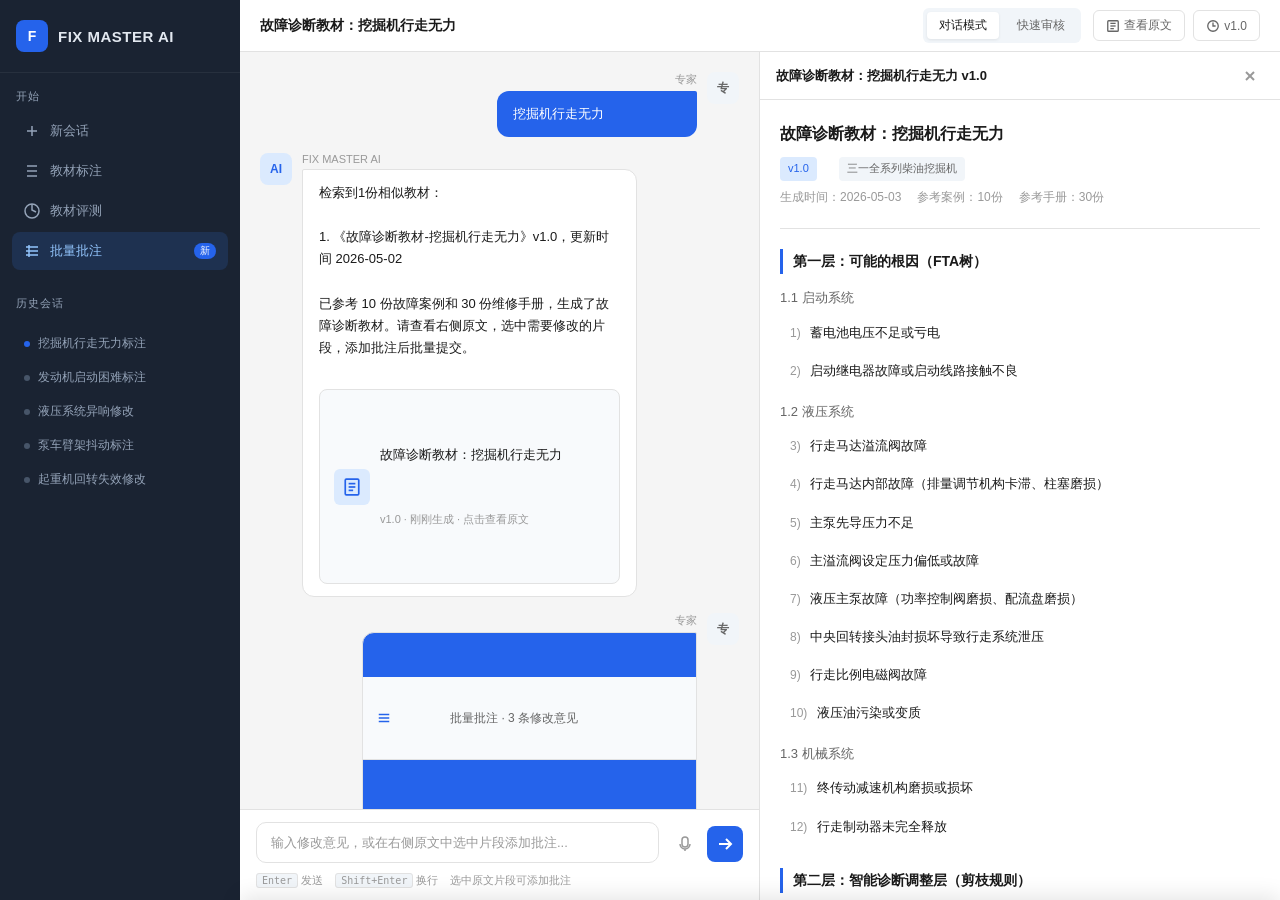
==== annotate.html @ 3c3751a7 "feat: 新增批量批注交互页面 annotate.html 核心功能： - 左侧AI对话区 + 右侧文件原文预览面板 - 右侧原文支持选中片段即弹出'添加批注'按钮 - 每个批注独立设置类型（修改/" ====
<!DOCTYPE html>
<html lang="zh-CN">
<head>
<meta charset="UTF-8">
<meta name="viewport" content="width=device-width, initial-scale=1.0">
<title>故障教材批量批注 - FIX MASTER AI</title>
<style>
*{margin:0;padding:0;box-sizing:border-box}
:root{
  --bg:#f5f5f5;--card:#fff;--border:#e2e2e2;--text:#1a1a1a;--text2:#666;--text3:#999;
  --primary:#2563eb;--primary-light:#dbeafe;--primary-dark:#1d4ed8;
  --danger:#dc2626;--danger-light:#fef2f2;
  --warn:#f59e0b;--warn-light:#fffbeb;
  --success:#16a34a;--success-light:#f0fdf4;
  --sidebar-bg:#1a2332;--sidebar-text:#94a3b8;--sidebar-active:#3b82f6;
  --anno-colors:#3b82f6,#ef4444,#f59e0b,#10b981,#8b5cf6,#ec4899,#06b6d4,#f97316;
  --radius:8px;--shadow:0 1px 3px rgba(0,0,0,0.08);
}
body{font-family:-apple-system,BlinkMacSystemFont,"Segoe UI",Roboto,sans-serif;background:var(--bg);color:var(--text);height:100vh;overflow:hidden;display:flex}

/* ===== Left Sidebar ===== */
.sidebar{width:240px;background:var(--sidebar-bg);display:flex;flex-direction:column;flex-shrink:0;overflow:hidden}
.sidebar-brand{padding:20px 16px;display:flex;align-items:center;gap:10px;border-bottom:1px solid rgba(255,255,255,0.06)}
.sidebar-brand .logo{width:32px;height:32px;background:var(--primary);border-radius:8px;display:flex;align-items:center;justify-content:center;color:#fff;font-weight:700;font-size:14px}
.sidebar-brand span{color:#e2e8f0;font-weight:600;font-size:15px;letter-spacing:0.5px}
.sidebar-section{padding:16px 12px 8px}
.sidebar-section-title{color:var(--sidebar-text);font-size:11px;text-transform:uppercase;letter-spacing:1px;margin-bottom:8px;padding:0 4px}
.sidebar-item{display:flex;align-items:center;gap:10px;padding:10px 12px;border-radius:var(--radius);color:var(--sidebar-text);cursor:pointer;transition:all .15s;font-size:13px;margin-bottom:2px}
.sidebar-item:hover{background:rgba(255,255,255,0.06);color:#e2e8f0}
.sidebar-item.active{background:rgba(59,130,246,0.15);color:#93c5fd}
.sidebar-item svg{width:16px;height:16px;flex-shrink:0}
.sidebar-item .badge{background:var(--primary);color:#fff;font-size:10px;padding:1px 6px;border-radius:10px;margin-left:auto}
.sidebar-history{flex:1;overflow-y:auto;padding:0 12px 12px}
.sidebar-history::-webkit-scrollbar{width:4px}
.sidebar-history::-webkit-scrollbar-thumb{background:rgba(255,255,255,0.1);border-radius:2px}
.history-item{display:flex;align-items:center;gap:8px;padding:8px 12px;border-radius:6px;color:var(--sidebar-text);cursor:pointer;font-size:12px;transition:all .15s;margin-bottom:1px}
.history-item:hover{background:rgba(255,255,255,0.05);color:#cbd5e1}
.history-item .dot{width:6px;height:6px;border-radius:50%;background:#475569;flex-shrink:0}
.history-item.active .dot{background:var(--primary)}

/* ===== Main Content ===== */
.main{flex:1;display:flex;flex-direction:column;overflow:hidden}

/* Top Bar */
.topbar{height:52px;background:var(--card);border-bottom:1px solid var(--border);display:flex;align-items:center;padding:0 20px;gap:12px;flex-shrink:0}
.topbar-title{font-size:14px;font-weight:600;flex:1}
.topbar-mode{display:flex;align-items:center;gap:6px;background:#f1f5f9;padding:4px;border-radius:6px}
.topbar-mode button{padding:5px 12px;border:none;border-radius:4px;font-size:12px;cursor:pointer;background:transparent;color:var(--text2);transition:all .15s}
.topbar-mode button.active{background:var(--card);color:var(--text);box-shadow:var(--shadow)}
.topbar-actions{display:flex;gap:8px}
.topbar-actions button{padding:6px 12px;border:1px solid var(--border);border-radius:6px;background:var(--card);font-size:12px;cursor:pointer;display:flex;align-items:center;gap:4px;color:var(--text2);transition:all .15s}
.topbar-actions button:hover{border-color:var(--primary);color:var(--primary)}

/* Content Split */
.content-split{flex:1;display:flex;overflow:hidden}

/* ===== Left Panel: Chat ===== */
.chat-panel{flex:1;display:flex;flex-direction:column;min-width:0;border-right:1px solid var(--border)}
.chat-messages{flex:1;overflow-y:auto;padding:20px}
.chat-messages::-webkit-scrollbar{width:4px}
.chat-messages::-webkit-scrollbar-thumb{background:#ddd;border-radius:2px}

.msg{margin-bottom:16px;display:flex;gap:10px}
.msg.user{flex-direction:row-reverse}
.msg-avatar{width:32px;height:32px;border-radius:8px;flex-shrink:0;display:flex;align-items:center;justify-content:center;font-size:12px;font-weight:600}
.msg.ai .msg-avatar{background:var(--primary-light);color:var(--primary)}
.msg.user .msg-avatar{background:#f1f5f9;color:var(--text2)}
.msg-body{max-width:70%;min-width:200px}
.msg-name{font-size:11px;color:var(--text3);margin-bottom:4px}
.msg.user .msg-name{text-align:right}
.msg-bubble{padding:12px 16px;border-radius:12px;font-size:13px;line-height:1.7;white-space:pre-wrap}
.msg.ai .msg-bubble{background:var(--card);border:1px solid var(--border);border-top-left-radius:2px}
.msg.user .msg-bubble{background:var(--primary);color:#fff;border-top-right-radius:2px}

/* Batch annotation message */
.msg-bubble.batch-annotations{padding:0;background:var(--card);border:1px solid var(--border);overflow:hidden;border-radius:12px;border-top-right-radius:2px}
.batch-header{padding:10px 14px;background:#f8fafc;border-bottom:1px solid var(--border);font-size:12px;color:var(--text2);display:flex;align-items:center;gap:6px}
.batch-header svg{width:14px;height:14px;color:var(--primary)}
.batch-anno-item{padding:12px 14px;border-bottom:1px solid #f1f5f9;font-size:13px}
.batch-anno-item:last-child{border-bottom:none}
.batch-anno-item .anno-quote{background:#f8fafc;border-left:3px solid var(--primary);padding:6px 10px;border-radius:0 4px 4px 0;font-size:12px;color:var(--text2);margin-bottom:8px;line-height:1.5}
.batch-anno-item .anno-action{display:inline-flex;align-items:center;gap:4px;padding:2px 8px;border-radius:4px;font-size:11px;font-weight:500;margin-bottom:4px}
.anno-action.delete{background:var(--danger-light);color:var(--danger)}
.anno-action.modify{background:var(--warn-light);color:var(--warn)}
.anno-action.add{background:var(--success-light);color:var(--success)}
.batch-anno-item .anno-opinion{color:var(--text);line-height:1.6}

/* File card in chat */
.file-card{display:flex;align-items:center;gap:10px;padding:10px 14px;background:#f8fafc;border:1px solid var(--border);border-radius:8px;margin-top:8px;cursor:pointer;transition:all .15s}
.file-card:hover{border-color:var(--primary);background:var(--primary-light)}
.file-card .file-icon{width:36px;height:36px;background:var(--primary-light);border-radius:6px;display:flex;align-items:center;justify-content:center}
.file-card .file-icon svg{width:18px;height:18px;color:var(--primary)}
.file-card .file-info{flex:1}
.file-card .file-name{font-size:13px;font-weight:500}
.file-card .file-meta{font-size:11px;color:var(--text3)}

/* AI thinking indicator */
.ai-thinking{display:flex;align-items:center;gap:8px;padding:12px 16px;background:var(--card);border:1px solid var(--border);border-radius:12px;border-top-left-radius:2px;max-width:200px}
.ai-thinking .dots span{display:inline-block;width:6px;height:6px;background:var(--text3);border-radius:50%;animation:blink 1.4s infinite;margin-right:4px}
.ai-thinking .dots span:nth-child(2){animation-delay:.2s}
.ai-thinking .dots span:nth-child(3){animation-delay:.4s}
@keyframes blink{0%,80%,100%{opacity:.3}40%{opacity:1}}

/* Chat Input */
.chat-input-area{padding:12px 16px;border-top:1px solid var(--border);background:var(--card)}
.chat-input-row{display:flex;align-items:center;gap:8px}
.chat-input-wrapper{flex:1;position:relative}
.chat-input{width:100%;padding:10px 14px;border:1px solid var(--border);border-radius:10px;font-size:13px;outline:none;resize:none;font-family:inherit;line-height:1.5;min-height:40px;max-height:120px;transition:border-color .15s}
.chat-input:focus{border-color:var(--primary)}
.chat-input::placeholder{color:var(--text3)}
.chat-input-actions{display:flex;align-items:center;gap:4px}
.chat-input-actions button{width:36px;height:36px;border:none;border-radius:8px;cursor:pointer;display:flex;align-items:center;justify-content:center;background:transparent;color:var(--text3);transition:all .15s}
.chat-input-actions button:hover{background:#f1f5f9;color:var(--primary)}
.chat-input-actions .send-btn{background:var(--primary);color:#fff}
.chat-input-actions .send-btn:hover{background:var(--primary-dark)}
.chat-input-hint{font-size:11px;color:var(--text3);margin-top:6px;display:flex;align-items:center;gap:12px}
.chat-input-hint kbd{background:#f1f5f9;padding:1px 5px;border-radius:3px;font-size:10px;border:1px solid var(--border)}

/* ===== Right Panel: File Preview + Annotations ===== */
.file-panel{width:0;overflow:hidden;transition:width .3s ease;display:flex;flex-direction:column;background:var(--card);position:relative}
.file-panel.open{width:520px}
.file-panel-header{height:48px;display:flex;align-items:center;padding:0 16px;border-bottom:1px solid var(--border);gap:8px;flex-shrink:0}
.file-panel-header .panel-title{flex:1;font-size:13px;font-weight:600;white-space:nowrap;overflow:hidden;text-overflow:ellipsis}
.file-panel-header .close-btn{width:28px;height:28px;border:none;background:transparent;cursor:pointer;border-radius:6px;display:flex;align-items:center;justify-content:center;color:var(--text3);transition:all .15s}
.file-panel-header .close-btn:hover{background:#f1f5f9;color:var(--text)}

.file-content{flex:1;overflow-y:auto;padding:20px;font-size:13px;line-height:1.8}
.file-content::-webkit-scrollbar{width:4px}
.file-content::-webkit-scrollbar-thumb{background:#ddd;border-radius:2px}

.doc-meta{margin-bottom:20px;padding-bottom:16px;border-bottom:1px solid var(--border)}
.doc-meta h2{font-size:16px;font-weight:600;margin-bottom:8px}
.doc-meta-row{display:flex;gap:16px;font-size:12px;color:var(--text3);margin-bottom:4px}
.doc-meta-tag{display:inline-block;padding:2px 8px;border-radius:4px;font-size:11px;margin-right:6px}
.doc-meta-tag.version{background:var(--primary-light);color:var(--primary)}
.doc-meta-tag.scope{background:#f1f5f9;color:var(--text2)}

.doc-section{margin-bottom:24px}
.doc-section-title{font-size:14px;font-weight:600;margin-bottom:12px;padding-left:10px;border-left:3px solid var(--primary);color:var(--text)}
.doc-subsection{margin-bottom:12px}
.doc-subsection-title{font-size:13px;font-weight:500;color:var(--text2);margin-bottom:6px}

.doc-item{padding:6px 10px;border-radius:4px;margin-bottom:4px;cursor:pointer;transition:all .12s;position:relative;line-height:1.7}
.doc-item:hover{background:#f8fafc}
.doc-item.selected{background:#eff6ff}
.doc-item .item-num{color:var(--text3);margin-right:6px;font-size:12px}
.doc-item .item-text{}

/* Highlight annotation marks */
.anno-highlight{border-radius:2px;padding:0 1px;cursor:pointer;position:relative;transition:all .15s}
.anno-highlight:hover{filter:brightness(0.95)}
.anno-highlight .anno-mark{position:absolute;right:-6px;top:50%;transform:translateY(-50%);width:14px;height:14px;border-radius:50%;font-size:9px;font-weight:700;color:#fff;display:flex;align-items:center;justify-content:center;box-shadow:0 1px 3px rgba(0,0,0,0.2)}

/* ===== Annotation Staging Bar ===== */
.anno-bar{position:fixed;bottom:0;left:240px;right:0;background:var(--card);border-top:2px solid var(--primary);box-shadow:0 -4px 20px rgba(0,0,0,0.1);z-index:100;transform:translateY(100%);transition:transform .3s ease;display:flex;flex-direction:column;max-height:50vh}
.anno-bar.visible{transform:translateY(0)}
.anno-bar-header{display:flex;align-items:center;padding:10px 16px;border-bottom:1px solid var(--border);gap:8px;flex-shrink:0}
.anno-bar-header .anno-count{background:var(--primary);color:#fff;font-size:11px;padding:2px 8px;border-radius:10px;font-weight:600}
.anno-bar-header .anno-title{font-size:13px;font-weight:600;flex:1}
.anno-bar-header .clear-btn{font-size:12px;color:var(--danger);cursor:pointer;border:none;background:transparent;padding:4px 8px}
.anno-bar-header .clear-btn:hover{text-decoration:underline}

.anno-list{flex:1;overflow-y:auto;padding:8px 16px;max-height:280px}
.anno-list::-webkit-scrollbar{width:4px}
.anno-list::-webkit-scrollbar-thumb{background:#ddd;border-radius:2px}

.anno-card{display:flex;gap:12px;padding:12px;border:1px solid var(--border);border-radius:8px;margin-bottom:8px;background:var(--card);position:relative;transition:all .15s}
.anno-card:hover{border-color:#cbd5e1;box-shadow:var(--shadow)}
.anno-card-color{width:4px;border-radius:2px;flex-shrink:0}
.anno-card-body{flex:1;min-width:0}
.anno-card-quote{font-size:12px;color:var(--text2);background:#f8fafc;padding:6px 10px;border-radius:4px;margin-bottom:8px;line-height:1.5;border-left:3px solid #ddd;max-height:60px;overflow:hidden}
.anno-card-quote .highlight-text{font-weight:500;color:var(--text)}
.anno-card-type{display:flex;gap:6px;margin-bottom:8px;flex-wrap:wrap}
.anno-type-btn{padding:3px 10px;border:1px solid var(--border);border-radius:4px;font-size:11px;cursor:pointer;background:var(--card);color:var(--text2);transition:all .12s}
.anno-type-btn:hover{border-color:var(--primary);color:var(--primary)}
.anno-type-btn.active-modify{background:var(--warn-light);color:var(--warn);border-color:var(--warn)}
.anno-type-btn.active-delete{background:var(--danger-light);color:var(--danger);border-color:var(--danger)}
.anno-type-btn.active-add{background:var(--success-light);color:var(--success);border-color:var(--success)}
.anno-card-input{width:100%;padding:8px 10px;border:1px solid var(--border);border-radius:6px;font-size:12px;outline:none;resize:none;font-family:inherit;line-height:1.5;min-height:36px;max-height:80px;transition:border-color .15s}
.anno-card-input:focus{border-color:var(--primary)}
.anno-card-input::placeholder{color:var(--text3)}
.anno-card-delete{position:absolute;top:8px;right:8px;width:20px;height:20px;border:none;background:transparent;cursor:pointer;color:var(--text3);border-radius:4px;display:flex;align-items:center;justify-content:center;font-size:14px;transition:all .15s}
.anno-card-delete:hover{background:var(--danger-light);color:var(--danger)}

.anno-bar-footer{padding:12px 16px;border-top:1px solid var(--border);display:flex;align-items:center;gap:12px;flex-shrink:0}
.anno-bar-footer .hint{font-size:12px;color:var(--text3);flex:1}
.batch-submit-btn{padding:8px 24px;background:var(--primary);color:#fff;border:none;border-radius:8px;font-size:13px;font-weight:600;cursor:pointer;transition:all .15s;display:flex;align-items:center;gap:6px}
.batch-submit-btn:hover{background:var(--primary-dark);transform:translateY(-1px);box-shadow:0 4px 12px rgba(37,99,235,0.3)}
.batch-submit-btn:disabled{background:#cbd5e1;cursor:not-allowed;transform:none;box-shadow:none}

/* ===== Selection Tooltip ===== */
.selection-tooltip{position:fixed;z-index:200;background:var(--card);border:1px solid var(--border);border-radius:8px;box-shadow:0 4px 20px rgba(0,0,0,0.12);padding:4px;display:none;animation:tooltipIn .15s ease}
@keyframes tooltipIn{from{opacity:0;transform:translateY(4px)}to{opacity:1;transform:translateY(0)}}
.selection-tooltip button{display:flex;align-items:center;gap:6px;padding:8px 14px;border:none;border-radius:6px;font-size:12px;font-weight:500;cursor:pointer;background:var(--primary);color:#fff;transition:all .12s;white-space:nowrap}
.selection-tooltip button:hover{background:var(--primary-dark)}
.selection-tooltip button svg{width:14px;height:14px}

/* ===== Toast ===== */
.toast{position:fixed;top:20px;left:50%;transform:translateX(-50%);background:#1e293b;color:#fff;padding:10px 20px;border-radius:8px;font-size:13px;z-index:300;display:none;animation:toastIn .2s ease;box-shadow:0 4px 12px rgba(0,0,0,0.15)}
@keyframes toastIn{from{opacity:0;transform:translate(-50%,-10px)}to{opacity:1;transform:translate(-50%,0)}}

/* ===== Responsive ===== */
@media(max-width:1024px){
  .sidebar{width:60px}
  .sidebar-brand span,.sidebar-section-title,.sidebar-item span,.history-item span,.sidebar-item .badge{display:none}
  .sidebar-item{justify-content:center;padding:10px}
  .file-panel.open{width:400px}
}
</style>
</head>
<body>

<!-- Sidebar -->
<aside class="sidebar">
  <div class="sidebar-brand">
    <div class="logo">F</div>
    <span>FIX MASTER AI</span>
  </div>
  <div class="sidebar-section">
    <div class="sidebar-section-title">开始</div>
    <div class="sidebar-item" onclick="showToast('新建会话')">
      <svg viewBox="0 0 16 16" fill="none" stroke="currentColor" stroke-width="1.5"><line x1="8" y1="3" x2="8" y2="13"/><line x1="3" y1="8" x2="13" y2="8"/></svg>
      <span>新会话</span>
    </div>
    <div class="sidebar-item" onclick="location.href='index.html'">
      <svg viewBox="0 0 16 16" fill="none" stroke="currentColor" stroke-width="1.5"><path d="M3 13h10M3 8h10M3 3h10"/></svg>
      <span>教材标注</span>
    </div>
    <div class="sidebar-item" onclick="location.href='evaluate.html'">
      <svg viewBox="0 0 16 16" fill="none" stroke="currentColor" stroke-width="1.5"><path d="M8 1v6l4 2"/><circle cx="8" cy="8" r="7"/></svg>
      <span>教材评测</span>
    </div>
    <div class="sidebar-item active">
      <svg viewBox="0 0 16 16" fill="none" stroke="currentColor" stroke-width="1.5"><path d="M2 12h12M2 8h12M2 4h12"/><path d="M5 2v12"/></svg>
      <span>批量批注</span>
      <span class="badge">新</span>
    </div>
  </div>
  <div class="sidebar-section">
    <div class="sidebar-section-title">历史会话</div>
  </div>
  <div class="sidebar-history">
    <div class="history-item active"><span class="dot"></span><span>挖掘机行走无力标注</span></div>
    <div class="history-item"><span class="dot"></span><span>发动机启动困难标注</span></div>
    <div class="history-item"><span class="dot"></span><span>液压系统异响修改</span></div>
    <div class="history-item"><span class="dot"></span><span>泵车臂架抖动标注</span></div>
    <div class="history-item"><span class="dot"></span><span>起重机回转失效修改</span></div>
  </div>
</aside>

<!-- Main -->
<div class="main">
  <!-- Topbar -->
  <div class="topbar">
    <div class="topbar-title">故障诊断教材：挖掘机行走无力</div>
    <div class="topbar-mode">
      <button class="active">对话模式</button>
      <button>快速审核</button>
    </div>
    <div class="topbar-actions">
      <button onclick="toggleFilePanel()">
        <svg width="14" height="14" viewBox="0 0 16 16" fill="none" stroke="currentColor" stroke-width="1.5"><rect x="2" y="2" width="12" height="12" rx="1"/><line x1="5" y1="5" x2="11" y2="5"/><line x1="5" y1="8" x2="11" y2="8"/><line x1="5" y1="11" x2="9" y2="11"/></svg>
        查看原文
      </button>
      <button onclick="showToast('版本历史')">
        <svg width="14" height="14" viewBox="0 0 16 16" fill="none" stroke="currentColor" stroke-width="1.5"><circle cx="8" cy="8" r="6"/><polyline points="8,4 8,8 11,8"/></svg>
        v1.0
      </button>
    </div>
  </div>

  <!-- Content Split -->
  <div class="content-split">
    <!-- Chat Panel -->
    <div class="chat-panel">
      <div class="chat-messages" id="chatMessages">
        <!-- Initial messages -->
        <div class="msg user">
          <div class="msg-avatar">专</div>
          <div class="msg-body">
            <div class="msg-name">专家</div>
            <div class="msg-bubble">挖掘机行走无力</div>
          </div>
        </div>

        <div class="msg ai">
          <div class="msg-avatar">AI</div>
          <div class="msg-body">
            <div class="msg-name">FIX MASTER AI</div>
            <div class="msg-bubble">检索到1份相似教材：

1. 《故障诊断教材-挖掘机行走无力》v1.0，更新时间 2026-05-02

已参考 10 份故障案例和 30 份维修手册，生成了故障诊断教材。请查看右侧原文，选中需要修改的片段，添加批注后批量提交。

<div class="file-card" onclick="toggleFilePanel(true)">
  <div class="file-icon">
    <svg viewBox="0 0 16 16" fill="none" stroke="currentColor" stroke-width="1.5"><rect x="2" y="1" width="12" height="14" rx="1"/><line x1="5" y1="5" x2="11" y2="5"/><line x1="5" y1="8" x2="11" y2="8"/><line x1="5" y1="11" x2="9" y2="11"/></svg>
  </div>
  <div class="file-info">
    <div class="file-name">故障诊断教材：挖掘机行走无力</div>
    <div class="file-meta">v1.0 · 刚刚生成 · 点击查看原文</div>
  </div>
</div></div>
          </div>
        </div>

        <div class="msg user">
          <div class="msg-avatar">专</div>
          <div class="msg-body">
            <div class="msg-name">专家</div>
            <div class="msg-bubble batch-annotations">
              <div class="batch-header">
                <svg viewBox="0 0 16 16" fill="none" stroke="currentColor" stroke-width="1.5"><path d="M2 12h12M2 8h12M2 4h12"/></svg>
                批量批注 · 3 条修改意见
              </div>
              <div class="batch-anno-item">
                <div class="anno-quote">1.4 液压主泵故障（功率控制阀磨损、配流盘磨损）</div>
                <div class="anno-action delete">删除</div>
                <div class="anno-opinion">该根因过于笼统，实际故障点在行走马达溢流阀，与主泵无关</div>
              </div>
              <div class="batch-anno-item">
                <div class="anno-quote">2.2 规则1：- ❌可跳过：燃油系统、进气系统、机械系统检查</div>
                <div class="anno-action modify">修改</div>
                <div class="anno-opinion">机械系统检查不可跳过，应移至优先检查。修改为：❌可跳过：进气系统；✅优先检查：燃油系统、机械系统</div>
              </div>
              <div class="batch-anno-item">
                <div class="anno-quote">3.1 步骤4：检查液压油温度和粘度</div>
                <div class="anno-action add">新增</div>
                <div class="anno-opinion">该步骤后应增加"检查液压油滤芯是否堵塞"，这是常见遗漏项</div>
              </div>
            </div>
          </div>
        </div>

        <div class="msg ai">
          <div class="msg-avatar">AI</div>
          <div class="msg-body">
            <div class="msg-name">FIX MASTER AI</div>
            <div class="msg-bubble">已收到您的 3 条批注意见，逐一处理：

**1. 删除根因**「液压主泵故障」
已删除。该根因确实过于笼统，实际排查中指向性差。

**2. 修改剪枝规则**「规则1跳过项」
已更新：将机械系统从"可跳过"移至"优先检查"。

**3. 新增步骤**「检查液压油滤芯」
已在步骤4后插入：步骤5-检查液压油滤芯是否堵塞，若堵塞则更换滤芯并清洗油路。

教材已更新为 v1.1，请查看右侧原文确认修改。

<div class="file-card" onclick="toggleFilePanel(true)">
  <div class="file-icon">
    <svg viewBox="0 0 16 16" fill="none" stroke="currentColor" stroke-width="1.5"><rect x="2" y="1" width="12" height="14" rx="1"/><line x1="5" y1="5" x2="11" y2="5"/><line x1="5" y1="8" x2="11" y2="8"/><line x1="5" y1="11" x2="9" y2="11"/></svg>
  </div>
  <div class="file-info">
    <div class="file-name">故障诊断教材：挖掘机行走无力</div>
    <div class="file-meta">v1.1 · 刚刚更新</div>
  </div>
</div></div>
          </div>
        </div>
      </div>

      <!-- Chat Input -->
      <div class="chat-input-area">
        <div class="chat-input-row">
          <div class="chat-input-wrapper">
            <textarea class="chat-input" id="chatInput" placeholder="输入修改意见，或在右侧原文中选中片段添加批注..." rows="1"></textarea>
          </div>
          <div class="chat-input-actions">
            <button title="语音输入">
              <svg width="16" height="16" viewBox="0 0 16 16" fill="none" stroke="currentColor" stroke-width="1.5"><path d="M8 1a3 3 0 0 0-3 3v4a3 3 0 0 0 6 0V4a3 3 0 0 0-3-3z"/><path d="M13 8a5 5 0 0 1-10 0"/><line x1="8" y1="13" x2="8" y2="15"/></svg>
            </button>
            <button class="send-btn" onclick="sendChatMessage()" title="发送">
              <svg width="16" height="16" viewBox="0 0 16 16" fill="none" stroke="currentColor" stroke-width="2"><line x1="2" y1="8" x2="14" y2="8"/><polyline points="9,3 14,8 9,13"/></svg>
            </button>
          </div>
        </div>
        <div class="chat-input-hint">
          <span><kbd>Enter</kbd> 发送</span>
          <span><kbd>Shift+Enter</kbd> 换行</span>
          <span>选中原文片段可添加批注</span>
        </div>
      </div>
    </div>

    <!-- File Preview Panel -->
    <div class="file-panel" id="filePanel">
      <div class="file-panel-header">
        <div class="panel-title">故障诊断教材：挖掘机行走无力 v1.0</div>
        <button class="close-btn" onclick="toggleFilePanel(false)">
          <svg width="16" height="16" viewBox="0 0 16 16" fill="none" stroke="currentColor" stroke-width="2"><line x1="4" y1="4" x2="12" y2="12"/><line x1="12" y1="4" x2="4" y2="12"/></svg>
        </button>
      </div>
      <div class="file-content" id="fileContent">
        <div class="doc-meta">
          <h2>故障诊断教材：挖掘机行走无力</h2>
          <div class="doc-meta-row">
            <span class="doc-meta-tag version">v1.0</span>
            <span class="doc-meta-tag scope">三一全系列柴油挖掘机</span>
          </div>
          <div class="doc-meta-row" style="margin-top:6px">
            <span>生成时间：2026-05-03</span>
            <span>参考案例：10份</span>
            <span>参考手册：30份</span>
          </div>
        </div>

        <!-- Section 1: Root Causes -->
        <div class="doc-section">
          <div class="doc-section-title">第一层：可能的根因（FTA树）</div>
          <div class="doc-subsection">
            <div class="doc-subsection-title">1.1 启动系统</div>
            <div class="doc-item" data-idx="1">
              <span class="item-num">1)</span>
              <span class="item-text" data-section="rootcause" data-id="rc1">蓄电池电压不足或亏电</span>
            </div>
            <div class="doc-item" data-idx="2">
              <span class="item-num">2)</span>
              <span class="item-text" data-section="rootcause" data-id="rc2">启动继电器故障或启动线路接触不良</span>
            </div>
          </div>
          <div class="doc-subsection">
            <div class="doc-subsection-title">1.2 液压系统</div>
            <div class="doc-item" data-idx="3">
              <span class="item-num">3)</span>
              <span class="item-text" data-section="rootcause" data-id="rc3">行走马达溢流阀故障</span>
            </div>
            <div class="doc-item" data-idx="4">
              <span class="item-num">4)</span>
              <span class="item-text" data-section="rootcause" data-id="rc4">行走马达内部故障（排量调节机构卡滞、柱塞磨损）</span>
            </div>
            <div class="doc-item" data-idx="5">
              <span class="item-num">5)</span>
              <span class="item-text" data-section="rootcause" data-id="rc5">主泵先导压力不足</span>
            </div>
            <div class="doc-item" data-idx="6">
              <span class="item-num">6)</span>
              <span class="item-text" data-section="rootcause" data-id="rc6">主溢流阀设定压力偏低或故障</span>
            </div>
            <div class="doc-item" data-idx="7">
              <span class="item-num">7)</span>
              <span class="item-text" data-section="rootcause" data-id="rc7">液压主泵故障（功率控制阀磨损、配流盘磨损）</span>
            </div>
            <div class="doc-item" data-idx="8">
              <span class="item-num">8)</span>
              <span class="item-text" data-section="rootcause" data-id="rc8">中央回转接头油封损坏导致行走系统泄压</span>
            </div>
            <div class="doc-item" data-idx="9">
              <span class="item-num">9)</span>
              <span class="item-text" data-section="rootcause" data-id="rc9">行走比例电磁阀故障</span>
            </div>
            <div class="doc-item" data-idx="10">
              <span class="item-num">10)</span>
              <span class="item-text" data-section="rootcause" data-id="rc10">液压油污染或变质</span>
            </div>
          </div>
          <div class="doc-subsection">
            <div class="doc-subsection-title">1.3 机械系统</div>
            <div class="doc-item" data-idx="11">
              <span class="item-num">11)</span>
              <span class="item-text" data-section="rootcause" data-id="rc11">终传动减速机构磨损或损坏</span>
            </div>
            <div class="doc-item" data-idx="12">
              <span class="item-num">12)</span>
              <span class="item-text" data-section="rootcause" data-id="rc12">行走制动器未完全释放</span>
            </div>
          </div>
        </div>

        <!-- Section 2: Pruning Rules -->
        <div class="doc-section">
          <div class="doc-section-title">第二层：智能诊断调整层（剪枝规则）</div>
          <div class="doc-subsection">
            <div class="doc-subsection-title">2.1 规则1：快速排除非液压因素</div>
            <div class="doc-item" data-idx="13">
              <span class="item-text" data-section="pruning" data-id="pr1">若整车均有无力感且发动机转速正常 → 排除液压系统故障，重点检查发动机输出功率和主泵吸收功率是否匹配</span>
            </div>
            <div class="doc-item" data-idx="14">
              <span class="item-text" data-section="pruning" data-id="pr2">- ❌可跳过：燃油系统、进气系统、机械系统检查
- ✅优先检查：蓄电池电压、启动继电器、启动线路</span>
            </div>
          </div>
          <div class="doc-subsection">
            <div class="doc-subsection-title">2.2 规则2：单/双侧行走无力区分</div>
            <div class="doc-item" data-idx="15">
              <span class="item-text" data-section="pruning" data-id="pr3">仅单侧行走无力 → 优先检查该侧行走马达、终传动和中央回转接头</span>
            </div>
            <div class="doc-item" data-idx="16">
              <span class="item-text" data-section="pruning" data-id="pr4">双侧行走无力 → 优先检查主泵、主溢流阀和先导系统</span>
            </div>
          </div>
          <div class="doc-subsection">
            <div class="doc-subsection-title">2.3 规则3：温度相关性判断</div>
            <div class="doc-item" data-idx="17">
              <span class="item-text" data-section="pruning" data-id="pr5">冷机正常、热机无力 → 重点检查液压油粘度、液压油散热器和泵磨损</span>
            </div>
          </div>
        </div>

        <!-- Section 3: Diagnostic Steps -->
        <div class="doc-section">
          <div class="doc-section-title">第三层：故障排查步骤</div>
          <div class="doc-item" data-idx="18">
            <span class="item-num">步骤1</span>
            <span class="item-text" data-section="steps" data-id="st1">确认故障现象：检查是单侧还是双侧行走无力，冷机/热机状态</span>
          </div>
          <div class="doc-item" data-idx="19">
            <span class="item-num">步骤2</span>
            <span class="item-text" data-section="steps" data-id="st2">检查蓄电池电压，确认启动系统正常</span>
          </div>
          <div class="doc-item" data-idx="20">
            <span class="item-num">步骤3</span>
            <span class="item-text" data-section="steps" data-id="st3">检测行走先导压力是否在正常范围（标准值：3.9±0.2MPa）</span>
          </div>
          <div class="doc-item" data-idx="21">
            <span class="item-num">步骤4</span>
            <span class="item-text" data-section="steps" data-id="st4">检查液压油温度和粘度</span>
          </div>
          <div class="doc-item" data-idx="22">
            <span class="item-num">步骤5</span>
            <span class="item-text" data-section="steps" data-id="st5">检测主泵输出压力和先导压力</span>
          </div>
          <div class="doc-item" data-idx="23">
            <span class="item-num">步骤6</span>
            <span class="item-text" data-section="steps" data-id="st6">检查行走马达溢流阀设定压力</span>
          </div>
          <div class="doc-item" data-idx="24">
            <span class="item-num">步骤7</span>
            <span class="item-text" data-section="steps" data-id="st7">检查中央回转接头油封是否损坏</span>
          </div>
          <div class="doc-item" data-idx="25">
            <span class="item-num">步骤8</span>
            <span class="item-text" data-section="steps" data-id="st8">检查终传动减速机构磨损情况</span>
          </div>
        </div>
      </div>
    </div>
  </div>
</div>

<!-- Selection Tooltip -->
<div class="selection-tooltip" id="selTooltip">
  <button onclick="addAnnotationFromSelection()">
    <svg viewBox="0 0 16 16" fill="none" stroke="currentColor" stroke-width="1.5"><path d="M2 12h12M2 8h12M2 4h12"/></svg>
    添加批注
  </button>
</div>

<!-- Annotation Staging Bar -->
<div class="anno-bar" id="annoBar">
  <div class="anno-bar-header">
    <span class="anno-count" id="annoCount">0</span>
    <span class="anno-title">条批注待提交</span>
    <button class="clear-btn" onclick="clearAllAnnotations()">清空全部</button>
  </div>
  <div class="anno-list" id="annoList"></div>
  <div class="anno-bar-footer">
    <span class="hint">选中原文片段添加批注，完成后一次性提交给AI</span>
    <button class="batch-submit-btn" id="batchSubmitBtn" onclick="batchSubmit()" disabled>
      <svg width="14" height="14" viewBox="0 0 16 16" fill="none" stroke="currentColor" stroke-width="2"><line x1="2" y1="8" x2="14" y2="8"/><polyline points="9,3 14,8 9,13"/></svg>
      批量提交
    </button>
  </div>
</div>

<!-- Toast -->
<div class="toast" id="toast"></div>

<script>
// ===== State =====
let annotations = [];
let annoIdCounter = 0;
const ANNO_COLORS = ['#3b82f6','#ef4444','#f59e0b','#10b981','#8b5cf6','#ec4899','#06b6d4','#f97316'];

// ===== File Panel Toggle =====
function toggleFilePanel(forceOpen) {
  const panel = document.getElementById('filePanel');
  if (forceOpen === true) {
    panel.classList.add('open');
  } else if (forceOpen === false) {
    panel.classList.remove('open');
  } else {
    panel.classList.toggle('open');
  }
}

// ===== Text Selection in File Content =====
const fileContent = document.getElementById('fileContent');
const selTooltip = document.getElementById('selTooltip');

fileContent.addEventListener('mouseup', function(e) {
  const sel = window.getSelection();
  const text = sel.toString().trim();
  if (text.length > 0 && fileContent.contains(sel.anchorNode)) {
    // Show tooltip near selection
    const range = sel.getRangeAt(0);
    const rect = range.getBoundingClientRect();
    selTooltip.style.display = 'block';
    selTooltip.style.left = (rect.left + rect.width / 2 - 60) + 'px';
    selTooltip.style.top = (rect.bottom + 8) + 'px';
  } else {
    selTooltip.style.display = 'none';
  }
});

document.addEventListener('mousedown', function(e) {
  if (!selTooltip.contains(e.target)) {
    setTimeout(() => { selTooltip.style.display = 'none'; }, 100);
  }
});

// ===== Add Annotation from Selection =====
function addAnnotationFromSelection() {
  const sel = window.getSelection();
  const text = sel.toString().trim();
  if (!text) return;

  // Check if already annotated this exact text
  const existing = annotations.find(a => a.quote === text);
  if (existing) {
    showToast('该片段已添加批注');
    selTooltip.style.display = 'none';
    sel.removeAllRanges();
    return;
  }

  const id = ++annoIdCounter;
  const colorIdx = (annotations.length) % ANNO_COLORS.length;
  const color = ANNO_COLORS[colorIdx];

  const anno = {
    id,
    quote: text,
    type: 'modify', // default
    opinion: '',
    color
  };

  annotations.push(anno);
  selTooltip.style.display = 'none';

  // Highlight the text in file content
  highlightSelection(sel, id, color);

  sel.removeAllRanges();
  renderAnnoBar();
  renderAnnoList();
  showToast(`已添加第 ${annotations.length} 条批注`);
}

function highlightSelection(sel, annoId, color) {
  if (sel.rangeCount === 0) return;
  const range = sel.getRangeAt(0);

  // Create highlight span
  const span = document.createElement('span');
  span.className = 'anno-highlight';
  span.dataset.annoId = annoId;
  span.style.backgroundColor = color + '20';
  span.style.borderBottom = `2px solid ${color}`;

  // Add number mark
  const mark = document.createElement('span');
  mark.className = 'anno-mark';
  mark.style.backgroundColor = color;
  mark.textContent = annoId;
  span.appendChild(mark);

  try {
    range.surroundContents(span);
  } catch (e) {
    // If selection spans multiple elements, just skip highlighting
    showToast('已记录批注（跨段落选中暂不支持高亮）');
  }
}

// ===== Render Annotation Bar =====
function renderAnnoBar() {
  const bar = document.getElementById('annoBar');
  const countEl = document.getElementById('annoCount');
  const btn = document.getElementById('batchSubmitBtn');

  if (annotations.length > 0) {
    bar.classList.add('visible');
  } else {
    bar.classList.remove('visible');
  }
  countEl.textContent = annotations.length;
  btn.disabled = annotations.length === 0;
}

// ===== Render Annotation List =====
function renderAnnoList() {
  const list = document.getElementById('annoList');
  list.innerHTML = '';

  annotations.forEach((anno, idx) => {
    const card = document.createElement('div');
    card.className = 'anno-card';
    card.innerHTML = `
      <div class="anno-card-color" style="background:${anno.color}"></div>
      <div class="anno-card-body">
        <div class="anno-card-quote">
          <span class="highlight-text" style="color:${anno.color}">#${anno.id}</span> ${escapeHtml(anno.quote.length > 80 ? anno.quote.substring(0, 80) + '...' : anno.quote)}
        </div>
        <div class="anno-card-type">
          <button class="anno-type-btn ${anno.type === 'modify' ? 'active-modify' : ''}" onclick="setAnnoType(${anno.id}, 'modify')">修改</button>
          <button class="anno-type-btn ${anno.type === 'delete' ? 'active-delete' : ''}" onclick="setAnnoType(${anno.id}, 'delete')">删除</button>
          <button class="anno-type-btn ${anno.type === 'add' ? 'active-add' : ''}" onclick="setAnnoType(${anno.id}, 'add')">新增</button>
        </div>
        <textarea class="anno-card-input" placeholder="输入修改意见..." oninput="updateAnnoOpinion(${anno.id}, this.value)">${escapeHtml(anno.opinion)}</textarea>
      </div>
      <button class="anno-card-delete" onclick="removeAnnotation(${anno.id})">×</button>
    `;
    list.appendChild(card);
  });
}

// ===== Annotation Actions =====
function setAnnoType(id, type) {
  const anno = annotations.find(a => a.id === id);
  if (anno) {
    anno.type = type;
    renderAnnoList();
  }
}

function updateAnnoOpinion(id, value) {
  const anno = annotations.find(a => a.id === id);
  if (anno) {
    anno.opinion = value;
  }
}

function removeAnnotation(id) {
  annotations = annotations.filter(a => a.id !== id);
  // Remove highlight from file content
  const highlights = fileContent.querySelectorAll(`.anno-highlight[data-anno-id="${id}"]`);
  highlights.forEach(h => {
    const parent = h.parentNode;
    while (h.firstChild) parent.insertBefore(h.firstChild, h);
    parent.removeChild(h);
  });
  renderAnnoBar();
  renderAnnoList();
}

function clearAllAnnotations() {
  // Remove all highlights
  const highlights = fileContent.querySelectorAll('.anno-highlight');
  highlights.forEach(h => {
    const parent = h.parentNode;
    while (h.firstChild) parent.insertBefore(h.firstChild, h);
    parent.removeChild(h);
  });
  annotations = [];
  annoIdCounter = 0;
  renderAnnoBar();
  renderAnnoList();
}

// ===== Batch Submit =====
function batchSubmit() {
  if (annotations.length === 0) return;

  // Validate: all annotations must have opinions
  const empty = annotations.filter(a => !a.opinion.trim());
  if (empty.length > 0) {
    showToast(`还有 ${empty.length} 条批注未填写修改意见`);
    return;
  }

  // Build batch message
  const typeLabels = { modify: '修改', delete: '删除', add: '新增' };
  const typeClasses = { modify: 'modify', delete: 'delete', add: 'add' };

  let batchHTML = `<div class="msg-bubble batch-annotations"><div class="batch-header"><svg viewBox="0 0 16 16" fill="none" stroke="currentColor" stroke-width="1.5" width="14" height="14"><path d="M2 12h12M2 8h12M2 4h12"/></svg>批量批注 · ${annotations.length} 条修改意见</div>`;

  annotations.forEach(anno => {
    batchHTML += `<div class="batch-anno-item">
      <div class="anno-quote">${escapeHtml(anno.quote.length > 100 ? anno.quote.substring(0, 100) + '...' : anno.quote)}</div>
      <div class="anno-action ${typeClasses[anno.type]}">${typeLabels[anno.type]}</div>
      <div class="anno-opinion">${escapeHtml(anno.opinion)}</div>
    </div>`;
  });

  batchHTML += '</div>';

  // Add user message
  addMessage('user', batchHTML, true);

  // Simulate AI response
  setTimeout(() => {
    addMessage('ai', '<div class="ai-thinking"><div class="dots"><span></span><span></span><span></span></div> 正在处理批注...</div>');
    setTimeout(() => {
      // Remove thinking
      const msgs = document.getElementById('chatMessages');
      const lastMsg = msgs.lastElementChild;
      if (lastMsg) msgs.removeChild(lastMsg);

      let response = `已收到您的 ${annotations.length} 条批注意见，逐一处理：\n\n`;
      annotations.forEach((anno, idx) => {
        response += `**${idx + 1}. ${typeLabels[anno.type]}**「${anno.quote.substring(0, 20)}...」\n${anno.opinion}\n\n`;
      });
      response += `教材已更新，请查看右侧原文确认修改。`;

      addMessage('ai', response);

      // Clear annotations after submit
      const highlights = fileContent.querySelectorAll('.anno-highlight');
      highlights.forEach(h => {
        const parent = h.parentNode;
        while (h.firstChild) parent.insertBefore(h.firstChild, h);
        parent.removeChild(h);
      });
      annotations = [];
      annoIdCounter = 0;
      renderAnnoBar();
      renderAnnoList();
    }, 1500);
  }, 300);
}

// ===== Chat Messages =====
function addMessage(role, content, isHTML) {
  const msgs = document.getElementById('chatMessages');
  const msg = document.createElement('div');
  msg.className = `msg ${role}`;

  const avatar = role === 'ai' ? 'AI' : '专';
  const name = role === 'ai' ? 'FIX MASTER AI' : '专家';

  if (isHTML) {
    msg.innerHTML = `
      <div class="msg-avatar">${avatar}</div>
      <div class="msg-body">
        <div class="msg-name">${name}</div>
        ${content}
      </div>`;
  } else {
    msg.innerHTML = `
      <div class="msg-avatar">${avatar}</div>
      <div class="msg-body">
        <div class="msg-name">${name}</div>
        <div class="msg-bubble${role === 'user' ? '' : ''}">${content}</div>
      </div>`;
  }

  msgs.appendChild(msg);
  msgs.scrollTop = msgs.scrollHeight;
}

// ===== Send Chat Message =====
function sendChatMessage() {
  const input = document.getElementById('chatInput');
  const text = input.value.trim();
  if (!text) return;

  addMessage('user', text);
  input.value = '';
  input.style.height = 'auto';

  // Simulate AI response
  setTimeout(() => {
    addMessage('ai', '<div class="ai-thinking"><div class="dots"><span></span><span></span><span></span></div> 思考中...</div>');
    setTimeout(() => {
      const msgs = document.getElementById('chatMessages');
      const lastMsg = msgs.lastElementChild;
      if (lastMsg) msgs.removeChild(lastMsg);

      addMessage('ai', '收到您的意见，我已记录。您也可以在右侧原文中选中多个片段，添加批注后一次性批量提交，效率更高。');
    }, 1000);
  }, 300);
}

// ===== Keyboard =====
document.getElementById('chatInput').addEventListener('keydown', function(e) {
  if (e.key === 'Enter' && !e.shiftKey) {
    e.preventDefault();
    sendChatMessage();
  }
});

// Auto-resize textarea
document.getElementById('chatInput').addEventListener('input', function() {
  this.style.height = 'auto';
  this.style.height = Math.min(this.scrollHeight, 120) + 'px';
});

// ===== Toast =====
function showToast(msg) {
  const toast = document.getElementById('toast');
  toast.textContent = msg;
  toast.style.display = 'block';
  setTimeout(() => { toast.style.display = 'none'; }, 2500);
}

// ===== Escape HTML =====
function escapeHtml(str) {
  const div = document.createElement('div');
  div.textContent = str;
  return div.innerHTML;
}

// ===== Init: auto-open file panel =====
setTimeout(() => toggleFilePanel(true), 500);
</script>
</body>
</html>
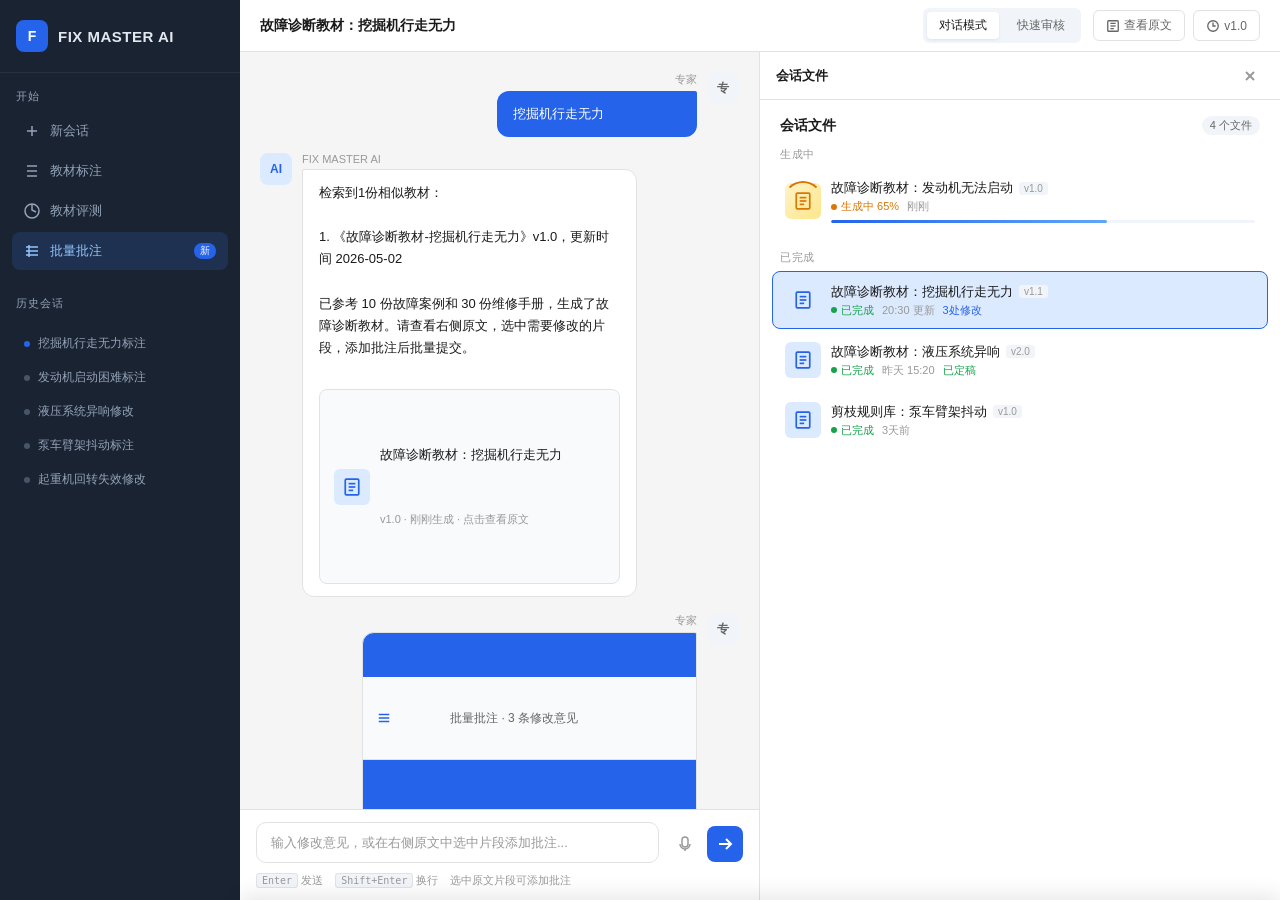
==== commit a4a59f9c: "feat: annotate页面新增会话文件网盘功能 - 右侧栏重构为文件网盘(File Drive)，展示会话中产生的所有文件 - 文件状态实时展示：生成中(带进度条和百分比)、已完成、错误 - 生" ====
--- a/annotate.html
+++ b/annotate.html
@@ -116,15 +116,65 @@
 .chat-input-hint{font-size:11px;color:var(--text3);margin-top:6px;display:flex;align-items:center;gap:12px}
 .chat-input-hint kbd{background:#f1f5f9;padding:1px 5px;border-radius:3px;font-size:10px;border:1px solid var(--border)}
 
-/* ===== Right Panel: File Preview + Annotations ===== */
+/* ===== Right Panel: File Drive + Preview + Annotations ===== */
 .file-panel{width:0;overflow:hidden;transition:width .3s ease;display:flex;flex-direction:column;background:var(--card);position:relative}
 .file-panel.open{width:520px}
 .file-panel-header{height:48px;display:flex;align-items:center;padding:0 16px;border-bottom:1px solid var(--border);gap:8px;flex-shrink:0}
 .file-panel-header .panel-title{flex:1;font-size:13px;font-weight:600;white-space:nowrap;overflow:hidden;text-overflow:ellipsis}
 .file-panel-header .close-btn{width:28px;height:28px;border:none;background:transparent;cursor:pointer;border-radius:6px;display:flex;align-items:center;justify-content:center;color:var(--text3);transition:all .15s}
 .file-panel-header .close-btn:hover{background:#f1f5f9;color:var(--text)}
-
-.file-content{flex:1;overflow-y:auto;padding:20px;font-size:13px;line-height:1.8}
+.file-panel-header .back-btn{width:28px;height:28px;border:none;background:transparent;cursor:pointer;border-radius:6px;display:flex;align-items:center;justify-content:center;color:var(--text3);transition:all .15s;display:none}
+.file-panel-header .back-btn:hover{background:#f1f5f9;color:var(--text)}
+.file-panel-header .back-btn.visible{display:flex}
+
+/* File Drive List */
+.file-drive{flex:1;overflow-y:auto;display:flex;flex-direction:column}
+.file-drive-header{padding:16px 20px 12px;display:flex;align-items:center;gap:8px;flex-shrink:0}
+.file-drive-header h3{font-size:14px;font-weight:600;flex:1}
+.file-drive-header .drive-badge{background:#f1f5f9;color:var(--text2);font-size:11px;padding:2px 8px;border-radius:10px;font-weight:500}
+.file-drive-list{flex:1;overflow-y:auto;padding:0 12px 12px}
+.file-drive-list::-webkit-scrollbar{width:4px}
+.file-drive-list::-webkit-scrollbar-thumb{background:#ddd;border-radius:2px}
+
+.drive-section{margin-bottom:16px}
+.drive-section-title{font-size:11px;color:var(--text3);text-transform:uppercase;letter-spacing:0.5px;padding:0 8px;margin-bottom:6px;font-weight:500}
+
+.file-item{display:flex;align-items:center;gap:10px;padding:10px 12px;border-radius:8px;cursor:pointer;transition:all .12s;margin-bottom:2px;border:1px solid transparent}
+.file-item:hover{background:#f8fafc;border-color:var(--border)}
+.file-item.active{background:var(--primary-light);border-color:var(--primary)}
+.file-item .file-icon-wrap{width:36px;height:36px;border-radius:6px;display:flex;align-items:center;justify-content:center;flex-shrink:0;position:relative}
+.file-item .file-icon-wrap.generating{background:linear-gradient(135deg,#fef3c7,#fde68a)}
+.file-item .file-icon-wrap.completed{background:var(--primary-light)}
+.file-item .file-icon-wrap.error{background:var(--danger-light)}
+.file-item .file-icon-wrap svg{width:18px;height:18px}
+.file-item .file-icon-wrap.generating svg{color:#d97706}
+.file-item .file-icon-wrap.completed svg{color:var(--primary)}
+.file-item .file-icon-wrap.error svg{color:var(--danger)}
+.file-item .file-icon-wrap .gen-spinner{position:absolute;inset:-2px;border:2px solid transparent;border-top-color:#d97706;border-radius:50%;animation:spin 1s linear infinite}
+@keyframes spin{to{transform:rotate(360deg)}}
+.file-item .file-detail{flex:1;min-width:0}
+.file-item .file-name-row{display:flex;align-items:center;gap:6px;margin-bottom:2px}
+.file-item .file-name{font-size:13px;font-weight:500;white-space:nowrap;overflow:hidden;text-overflow:ellipsis}
+.file-item .file-version{font-size:10px;padding:1px 5px;border-radius:3px;background:#f1f5f9;color:var(--text3);flex-shrink:0}
+.file-item .file-meta-row{display:flex;align-items:center;gap:8px;font-size:11px;color:var(--text3)}
+.file-item .file-status{display:inline-flex;align-items:center;gap:4px;font-weight:500}
+.file-item .file-status.generating{color:#d97706}
+.file-item .file-status.completed{color:var(--success)}
+.file-item .file-status.error{color:var(--danger)}
+.file-item .file-status .status-dot{width:6px;height:6px;border-radius:50%}
+.file-item .file-status.generating .status-dot{background:#d97706;animation:pulse 1.5s infinite}
+.file-item .file-status.completed .status-dot{background:var(--success)}
+.file-item .file-status.error .status-dot{background:var(--danger)}
+@keyframes pulse{0%,100%{opacity:1}50%{opacity:0.4}}
+
+.file-progress{height:3px;background:#f1f5f9;border-radius:2px;margin-top:6px;overflow:hidden}
+.file-progress .bar{height:100%;border-radius:2px;transition:width .5s ease;background:linear-gradient(90deg,var(--primary),#60a5fa)}
+.file-progress .bar.indeterminate{width:40%;animation:indeterminate 1.5s infinite ease-in-out}
+@keyframes indeterminate{0%{transform:translateX(-100%)}100%{transform:translateX(350%)}}
+
+/* File Preview Content (shown when a file is selected) */
+.file-content{flex:1;overflow-y:auto;padding:20px;font-size:13px;line-height:1.8;display:none}
+.file-content.visible{display:block}
 .file-content::-webkit-scrollbar{width:4px}
 .file-content::-webkit-scrollbar-thumb{background:#ddd;border-radius:2px}
 
@@ -386,23 +436,111 @@
       </div>
     </div>
 
-    <!-- File Preview Panel -->
+    <!-- File Drive Panel -->
     <div class="file-panel" id="filePanel">
       <div class="file-panel-header">
-        <div class="panel-title">故障诊断教材：挖掘机行走无力 v1.0</div>
+        <button class="back-btn" id="backBtn" onclick="showFileDrive()">
+          <svg width="16" height="16" viewBox="0 0 16 16" fill="none" stroke="currentColor" stroke-width="2"><polyline points="10,3 5,8 10,13"/></svg>
+        </button>
+        <div class="panel-title" id="panelTitle">会话文件</div>
         <button class="close-btn" onclick="toggleFilePanel(false)">
           <svg width="16" height="16" viewBox="0 0 16 16" fill="none" stroke="currentColor" stroke-width="2"><line x1="4" y1="4" x2="12" y2="12"/><line x1="12" y1="4" x2="4" y2="12"/></svg>
         </button>
       </div>
+
+      <!-- File Drive List View -->
+      <div class="file-drive" id="fileDrive">
+        <div class="file-drive-header">
+          <h3>会话文件</h3>
+          <span class="drive-badge" id="driveBadge">4 个文件</span>
+        </div>
+        <div class="file-drive-list" id="driveList">
+          <!-- Generating section -->
+          <div class="drive-section">
+            <div class="drive-section-title">生成中</div>
+            <div class="file-item" data-file="engine-start" onclick="openFile('engine-start')">
+              <div class="file-icon-wrap generating">
+                <svg viewBox="0 0 16 16" fill="none" stroke="currentColor" stroke-width="1.5"><rect x="2" y="1" width="12" height="14" rx="1"/><line x1="5" y1="5" x2="11" y2="5"/><line x1="5" y1="8" x2="11" y2="8"/><line x1="5" y1="11" x2="9" y2="11"/></svg>
+                <div class="gen-spinner"></div>
+              </div>
+              <div class="file-detail">
+                <div class="file-name-row">
+                  <span class="file-name">故障诊断教材：发动机无法启动</span>
+                  <span class="file-version">v1.0</span>
+                </div>
+                <div class="file-meta-row">
+                  <span class="file-status generating"><span class="status-dot"></span>生成中 65%</span>
+                  <span>刚刚</span>
+                </div>
+                <div class="file-progress"><div class="bar" style="width:65%"></div></div>
+              </div>
+            </div>
+          </div>
+
+          <!-- Completed section -->
+          <div class="drive-section">
+            <div class="drive-section-title">已完成</div>
+            <div class="file-item active" data-file="walk-weak" onclick="openFile('walk-weak')">
+              <div class="file-icon-wrap completed">
+                <svg viewBox="0 0 16 16" fill="none" stroke="currentColor" stroke-width="1.5"><rect x="2" y="1" width="12" height="14" rx="1"/><line x1="5" y1="5" x2="11" y2="5"/><line x1="5" y1="8" x2="11" y2="8"/><line x1="5" y1="11" x2="9" y2="11"/></svg>
+              </div>
+              <div class="file-detail">
+                <div class="file-name-row">
+                  <span class="file-name">故障诊断教材：挖掘机行走无力</span>
+                  <span class="file-version">v1.1</span>
+                </div>
+                <div class="file-meta-row">
+                  <span class="file-status completed"><span class="status-dot"></span>已完成</span>
+                  <span>20:30 更新</span>
+                  <span style="color:var(--primary)">3处修改</span>
+                </div>
+              </div>
+            </div>
+            <div class="file-item" data-file="hydraulic-noise" onclick="openFile('hydraulic-noise')">
+              <div class="file-icon-wrap completed">
+                <svg viewBox="0 0 16 16" fill="none" stroke="currentColor" stroke-width="1.5"><rect x="2" y="1" width="12" height="14" rx="1"/><line x1="5" y1="5" x2="11" y2="5"/><line x1="5" y1="8" x2="11" y2="8"/><line x1="5" y1="11" x2="9" y2="11"/></svg>
+              </div>
+              <div class="file-detail">
+                <div class="file-name-row">
+                  <span class="file-name">故障诊断教材：液压系统异响</span>
+                  <span class="file-version">v2.0</span>
+                </div>
+                <div class="file-meta-row">
+                  <span class="file-status completed"><span class="status-dot"></span>已完成</span>
+                  <span>昨天 15:20</span>
+                  <span style="color:var(--success)">已定稿</span>
+                </div>
+              </div>
+            </div>
+            <div class="file-item" data-file="pump-arm" onclick="openFile('pump-arm')">
+              <div class="file-icon-wrap completed">
+                <svg viewBox="0 0 16 16" fill="none" stroke="currentColor" stroke-width="1.5"><rect x="2" y="1" width="12" height="14" rx="1"/><line x1="5" y1="5" x2="11" y2="5"/><line x1="5" y1="8" x2="11" y2="8"/><line x1="5" y1="11" x2="9" y2="11"/></svg>
+              </div>
+              <div class="file-detail">
+                <div class="file-name-row">
+                  <span class="file-name">剪枝规则库：泵车臂架抖动</span>
+                  <span class="file-version">v1.0</span>
+                </div>
+                <div class="file-meta-row">
+                  <span class="file-status completed"><span class="status-dot"></span>已完成</span>
+                  <span>3天前</span>
+                </div>
+              </div>
+            </div>
+          </div>
+        </div>
+      </div>
+
+      <!-- File Preview (shown when a file is opened) -->
       <div class="file-content" id="fileContent">
         <div class="doc-meta">
           <h2>故障诊断教材：挖掘机行走无力</h2>
           <div class="doc-meta-row">
-            <span class="doc-meta-tag version">v1.0</span>
+            <span class="doc-meta-tag version">v1.1</span>
             <span class="doc-meta-tag scope">三一全系列柴油挖掘机</span>
           </div>
           <div class="doc-meta-row" style="margin-top:6px">
-            <span>生成时间：2026-05-03</span>
+            <span>更新时间：2026-05-03 20:30</span>
             <span>参考案例：10份</span>
             <span>参考手册：30份</span>
           </div>
@@ -440,31 +578,32 @@
               <span class="item-num">6)</span>
               <span class="item-text" data-section="rootcause" data-id="rc6">主溢流阀设定压力偏低或故障</span>
             </div>
-            <div class="doc-item" data-idx="7">
+            <div class="doc-item" data-idx="7" style="text-decoration:line-through;opacity:0.5">
               <span class="item-num">7)</span>
               <span class="item-text" data-section="rootcause" data-id="rc7">液压主泵故障（功率控制阀磨损、配流盘磨损）</span>
+              <span style="font-size:11px;color:var(--danger);margin-left:6px">已删除</span>
             </div>
             <div class="doc-item" data-idx="8">
+              <span class="item-num">7)</span>
+              <span class="item-text" data-section="rootcause" data-id="rc8">中央回转接头油封损坏导致行走系统泄压</span>
+            </div>
+            <div class="doc-item" data-idx="9">
               <span class="item-num">8)</span>
-              <span class="item-text" data-section="rootcause" data-id="rc8">中央回转接头油封损坏导致行走系统泄压</span>
-            </div>
-            <div class="doc-item" data-idx="9">
+              <span class="item-text" data-section="rootcause" data-id="rc9">行走比例电磁阀故障</span>
+            </div>
+            <div class="doc-item" data-idx="10">
               <span class="item-num">9)</span>
-              <span class="item-text" data-section="rootcause" data-id="rc9">行走比例电磁阀故障</span>
-            </div>
-            <div class="doc-item" data-idx="10">
-              <span class="item-num">10)</span>
               <span class="item-text" data-section="rootcause" data-id="rc10">液压油污染或变质</span>
             </div>
           </div>
           <div class="doc-subsection">
             <div class="doc-subsection-title">1.3 机械系统</div>
             <div class="doc-item" data-idx="11">
+              <span class="item-num">10)</span>
+              <span class="item-text" data-section="rootcause" data-id="rc11">终传动减速机构磨损或损坏</span>
+            </div>
+            <div class="doc-item" data-idx="12">
               <span class="item-num">11)</span>
-              <span class="item-text" data-section="rootcause" data-id="rc11">终传动减速机构磨损或损坏</span>
-            </div>
-            <div class="doc-item" data-idx="12">
-              <span class="item-num">12)</span>
               <span class="item-text" data-section="rootcause" data-id="rc12">行走制动器未完全释放</span>
             </div>
           </div>
@@ -478,9 +617,10 @@
             <div class="doc-item" data-idx="13">
               <span class="item-text" data-section="pruning" data-id="pr1">若整车均有无力感且发动机转速正常 → 排除液压系统故障，重点检查发动机输出功率和主泵吸收功率是否匹配</span>
             </div>
-            <div class="doc-item" data-idx="14">
-              <span class="item-text" data-section="pruning" data-id="pr2">- ❌可跳过：燃油系统、进气系统、机械系统检查
-- ✅优先检查：蓄电池电压、启动继电器、启动线路</span>
+            <div class="doc-item" data-idx="14" style="background:#fffbeb;border-left:3px solid var(--warn);padding-left:8px;border-radius:0 4px 4px 0">
+              <span class="item-text" data-section="pruning" data-id="pr2">- ❌可跳过：进气系统
+- ✅优先检查：燃油系统、机械系统、蓄电池电压、启动继电器、启动线路</span>
+              <span style="font-size:11px;color:var(--warn);margin-left:6px">已修改</span>
             </div>
           </div>
           <div class="doc-subsection">
@@ -519,20 +659,25 @@
             <span class="item-num">步骤4</span>
             <span class="item-text" data-section="steps" data-id="st4">检查液压油温度和粘度</span>
           </div>
-          <div class="doc-item" data-idx="22">
+          <div class="doc-item" data-idx="22" style="background:#f0fdf4;border-left:3px solid var(--success);padding-left:8px;border-radius:0 4px 4px 0">
             <span class="item-num">步骤5</span>
-            <span class="item-text" data-section="steps" data-id="st5">检测主泵输出压力和先导压力</span>
+            <span class="item-text" data-section="steps" data-id="st4b">检查液压油滤芯是否堵塞，若堵塞则更换滤芯并清洗油路</span>
+            <span style="font-size:11px;color:var(--success);margin-left:6px">新增</span>
           </div>
           <div class="doc-item" data-idx="23">
             <span class="item-num">步骤6</span>
-            <span class="item-text" data-section="steps" data-id="st6">检查行走马达溢流阀设定压力</span>
+            <span class="item-text" data-section="steps" data-id="st5">检测主泵输出压力和先导压力</span>
           </div>
           <div class="doc-item" data-idx="24">
             <span class="item-num">步骤7</span>
-            <span class="item-text" data-section="steps" data-id="st7">检查中央回转接头油封是否损坏</span>
+            <span class="item-text" data-section="steps" data-id="st6">检查行走马达溢流阀设定压力</span>
           </div>
           <div class="doc-item" data-idx="25">
             <span class="item-num">步骤8</span>
+            <span class="item-text" data-section="steps" data-id="st7">检查中央回转接头油封是否损坏</span>
+          </div>
+          <div class="doc-item" data-idx="26">
+            <span class="item-num">步骤9</span>
             <span class="item-text" data-section="steps" data-id="st8">检查终传动减速机构磨损情况</span>
           </div>
         </div>
@@ -573,6 +718,7 @@
 // ===== State =====
 let annotations = [];
 let annoIdCounter = 0;
+let currentFileId = null;
 const ANNO_COLORS = ['#3b82f6','#ef4444','#f59e0b','#10b981','#8b5cf6','#ec4899','#06b6d4','#f97316'];
 
 // ===== File Panel Toggle =====
@@ -585,6 +731,39 @@
   } else {
     panel.classList.toggle('open');
   }
+}
+
+// ===== File Drive Navigation =====
+function openFile(fileId) {
+  currentFileId = fileId;
+  // Update file item active states
+  document.querySelectorAll('.file-item').forEach(item => {
+    item.classList.toggle('active', item.dataset.file === fileId);
+  });
+
+  // Show file content, hide drive list
+  document.getElementById('fileDrive').style.display = 'none';
+  const fc = document.getElementById('fileContent');
+  fc.classList.add('visible');
+
+  // Update header
+  const backBtn = document.getElementById('backBtn');
+  backBtn.classList.add('visible');
+  const titles = {
+    'walk-weak': '故障诊断教材：挖掘机行走无力',
+    'engine-start': '故障诊断教材：发动机无法启动',
+    'hydraulic-noise': '故障诊断教材：液压系统异响',
+    'pump-arm': '剪枝规则库：泵车臂架抖动'
+  };
+  document.getElementById('panelTitle').textContent = titles[fileId] || '文件预览';
+}
+
+function showFileDrive() {
+  currentFileId = null;
+  document.getElementById('fileDrive').style.display = '';
+  document.getElementById('fileContent').classList.remove('visible');
+  document.getElementById('backBtn').classList.remove('visible');
+  document.getElementById('panelTitle').textContent = '会话文件';
 }
 
 // ===== Text Selection in File Content =====
@@ -905,8 +1084,56 @@
   return div.innerHTML;
 }
 
-// ===== Init: auto-open file panel =====
-setTimeout(() => toggleFilePanel(true), 500);
+// ===== Init: auto-open file panel to drive view =====
+setTimeout(() => {
+  toggleFilePanel(true);
+  simulateFileProgress();
+}, 500);
+
+// ===== Simulate file generation progress =====
+function simulateFileProgress() {
+  const progressBar = document.querySelector('.file-progress .bar');
+  if (!progressBar) return;
+  let progress = 65;
+  const interval = setInterval(() => {
+    progress += Math.random() * 8 + 2;
+    if (progress >= 100) {
+      progress = 100;
+      clearInterval(interval);
+      const generatingItem = document.querySelector('.file-item[data-file="engine-start"]');
+      if (generatingItem) {
+        const iconWrap = generatingItem.querySelector('.file-icon-wrap');
+        iconWrap.classList.remove('generating');
+        iconWrap.classList.add('completed');
+        const spinner = iconWrap.querySelector('.gen-spinner');
+        if (spinner) spinner.remove();
+
+        const statusEl = generatingItem.querySelector('.file-status');
+        statusEl.classList.remove('generating');
+        statusEl.classList.add('completed');
+        statusEl.innerHTML = '<span class="status-dot"></span>已完成';
+
+        const progressContainer = generatingItem.querySelector('.file-progress');
+        if (progressContainer) progressContainer.remove();
+
+        const genSection = generatingItem.closest('.drive-section');
+        const completedSection = document.querySelectorAll('.drive-section')[1];
+        if (genSection && completedSection) {
+          completedSection.appendChild(generatingItem);
+          if (genSection.querySelectorAll('.file-item').length === 0) {
+            genSection.remove();
+          }
+        }
+        document.getElementById('driveBadge').textContent = '4 个文件';
+      }
+    }
+    progressBar.style.width = progress + '%';
+    const statusText = document.querySelector('.file-item[data-file="engine-start"] .file-status');
+    if (statusText && progress < 100) {
+      statusText.innerHTML = '<span class="status-dot"></span>生成中 ' + Math.round(progress) + '%';
+    }
+  }, 1200);
+}
 </script>
 </body>
 </html>
